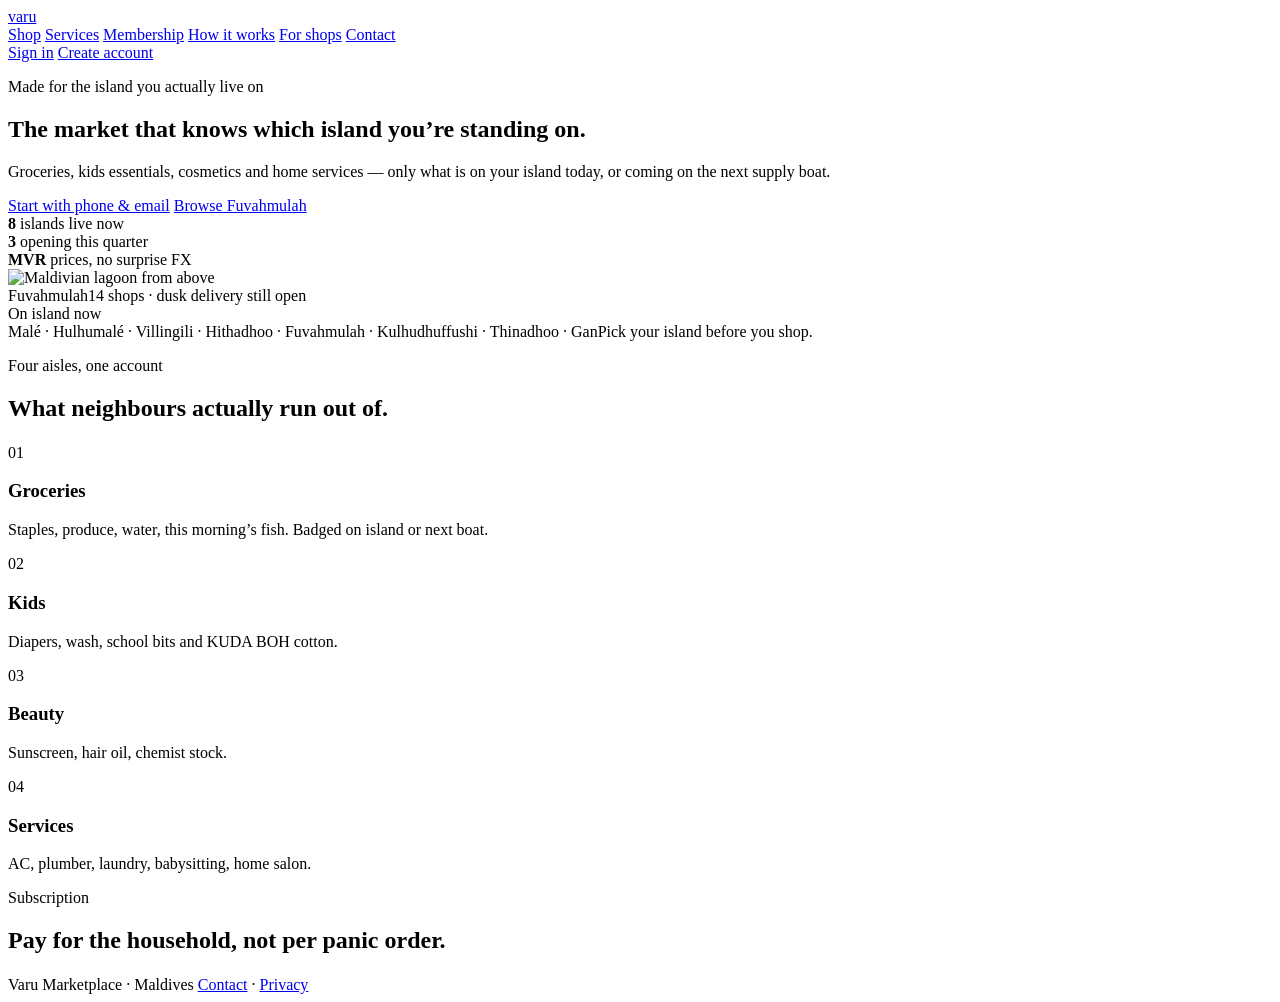
==== index.html @ 76e7f89b "Add homepage" ====
<!DOCTYPE html>
<html lang="en">
<head>
  <meta charset="UTF-8" />
  <meta name="viewport" content="width=device-width, initial-scale=1" />
  <title>Varu — groceries, kids, beauty and services on your island</title>
  <meta name="description" content="Varu is the everyday marketplace for Maldivian islands. Groceries, kids essentials, cosmetics and home services, scoped to the island you live on." />
  <link rel="stylesheet" href="css/styles.css" />
</head>
<body>
  <div class="wrap">
    <header class="nav">
      <a class="logo" href="index.html"><span class="logo-mark"></span> varu</a>
      <nav class="nav-links">
        <a href="shop.html">Shop</a>
        <a href="services.html">Services</a>
        <a href="#plans">Membership</a>
        <a href="how.html">How it works</a>
        <a href="vendor.html">For shops</a>
        <a href="contact.html">Contact</a>
      </nav>
      <div class="nav-cta">
        <a class="btn btn-ghost" href="login.html">Sign in</a>
        <a class="btn btn-lagoon" href="register.html">Create account</a>
      </div>
    </header>
    <section class="hero">
      <div>
        <p class="eyebrow">Made for the island you actually live on</p>
        <h1>The market that knows which island you’re standing on.</h1>
        <p class="lead">Groceries, kids essentials, cosmetics and home services — only what is on your island today, or coming on the next supply boat.</p>
        <div class="hero-actions">
          <a class="btn btn-dark" href="register.html">Start with phone &amp; email</a>
          <a class="btn btn-ghost" href="shop.html">Browse Fuvahmulah</a>
        </div>
        <div class="hero-meta">
          <div><strong>8</strong> islands live now</div>
          <div><strong>3</strong> opening this quarter</div>
          <div><strong>MVR</strong> prices, no surprise FX</div>
        </div>
      </div>
      <div class="hero-card">
        <img src="https://images.unsplash.com/photo-1514282401047-d79a71a170e2?w=1600&q=80" alt="Maldivian lagoon from above" />
        <div class="hero-float">
          <div class="float-island">Fuvahmulah<span>14 shops · dusk delivery still open</span></div>
          <span class="chip now">On island now</span>
        </div>
      </div>
    </section>
  </div>
  <div class="band"><div class="wrap"><span>Malé · Hulhumalé · Villingili · Hithadhoo · Fuvahmulah · Kulhudhuffushi · Thinadhoo · Gan</span><span>Pick your island before you shop.</span></div></div>
  <section class="section">
    <div class="wrap">
      <p class="eyebrow">Four aisles, one account</p>
      <h2>What neighbours actually run out of.</h2>
      <div class="grid-4" style="margin-top:22px">
        <article class="card"><p class="eyebrow">01</p><h3>Groceries</h3><p class="muted small">Staples, produce, water, this morning’s fish. Badged on island or next boat.</p></article>
        <article class="card"><p class="eyebrow">02</p><h3>Kids</h3><p class="muted small">Diapers, wash, school bits and KUDA BOH cotton.</p></article>
        <article class="card"><p class="eyebrow">03</p><h3>Beauty</h3><p class="muted small">Sunscreen, hair oil, chemist stock.</p></article>
        <article class="card"><p class="eyebrow">04</p><h3>Services</h3><p class="muted small">AC, plumber, laundry, babysitting, home salon.</p></article>
      </div>
    </div>
  </section>
  <section class="section" id="plans" style="background:var(--sand)">
    <div class="wrap">
      <p class="eyebrow">Subscription</p>
      <h2>Pay for the household, not per panic order.</h2>
      <div class="grid-3" id="plan-grid" style="margin-top:22px"></div>
    </div>
  </section>
  <footer class="site">
    <div class="wrap foot-bottom">
      <span>Varu Marketplace · Maldives</span>
      <span><a href="contact.html">Contact</a> · <a href="privacy.html">Privacy</a></span>
    </div>
  </footer>
  <script src="js/data.js"></script>
  <script src="js/app.js"></script>
  <script>
    document.getElementById("plan-grid").innerHTML = Varu.state.plans.map(p => `
      <article class="plan ${p.popular ? "popular" : ""}">
        ${p.popular ? '<span class="badge-pop">Most kept</span>' : ""}
        <p class="eyebrow">${p.name}</p>
        <div class="price">${Varu.mvr(p.price)} <span>/ ${p.period}</span></div>
        <p class="muted small">${p.blurb}</p>
        <ul>${p.features.map(f => `<li>${f}</li>`).join("")}</ul>
        <a class="btn ${p.popular ? "btn-lagoon" : "btn-ghost"} btn-wide" href="register.html?plan=${p.id}">Choose ${p.name}</a>
      </article>`).join("");
  </script>
</body>
</html>
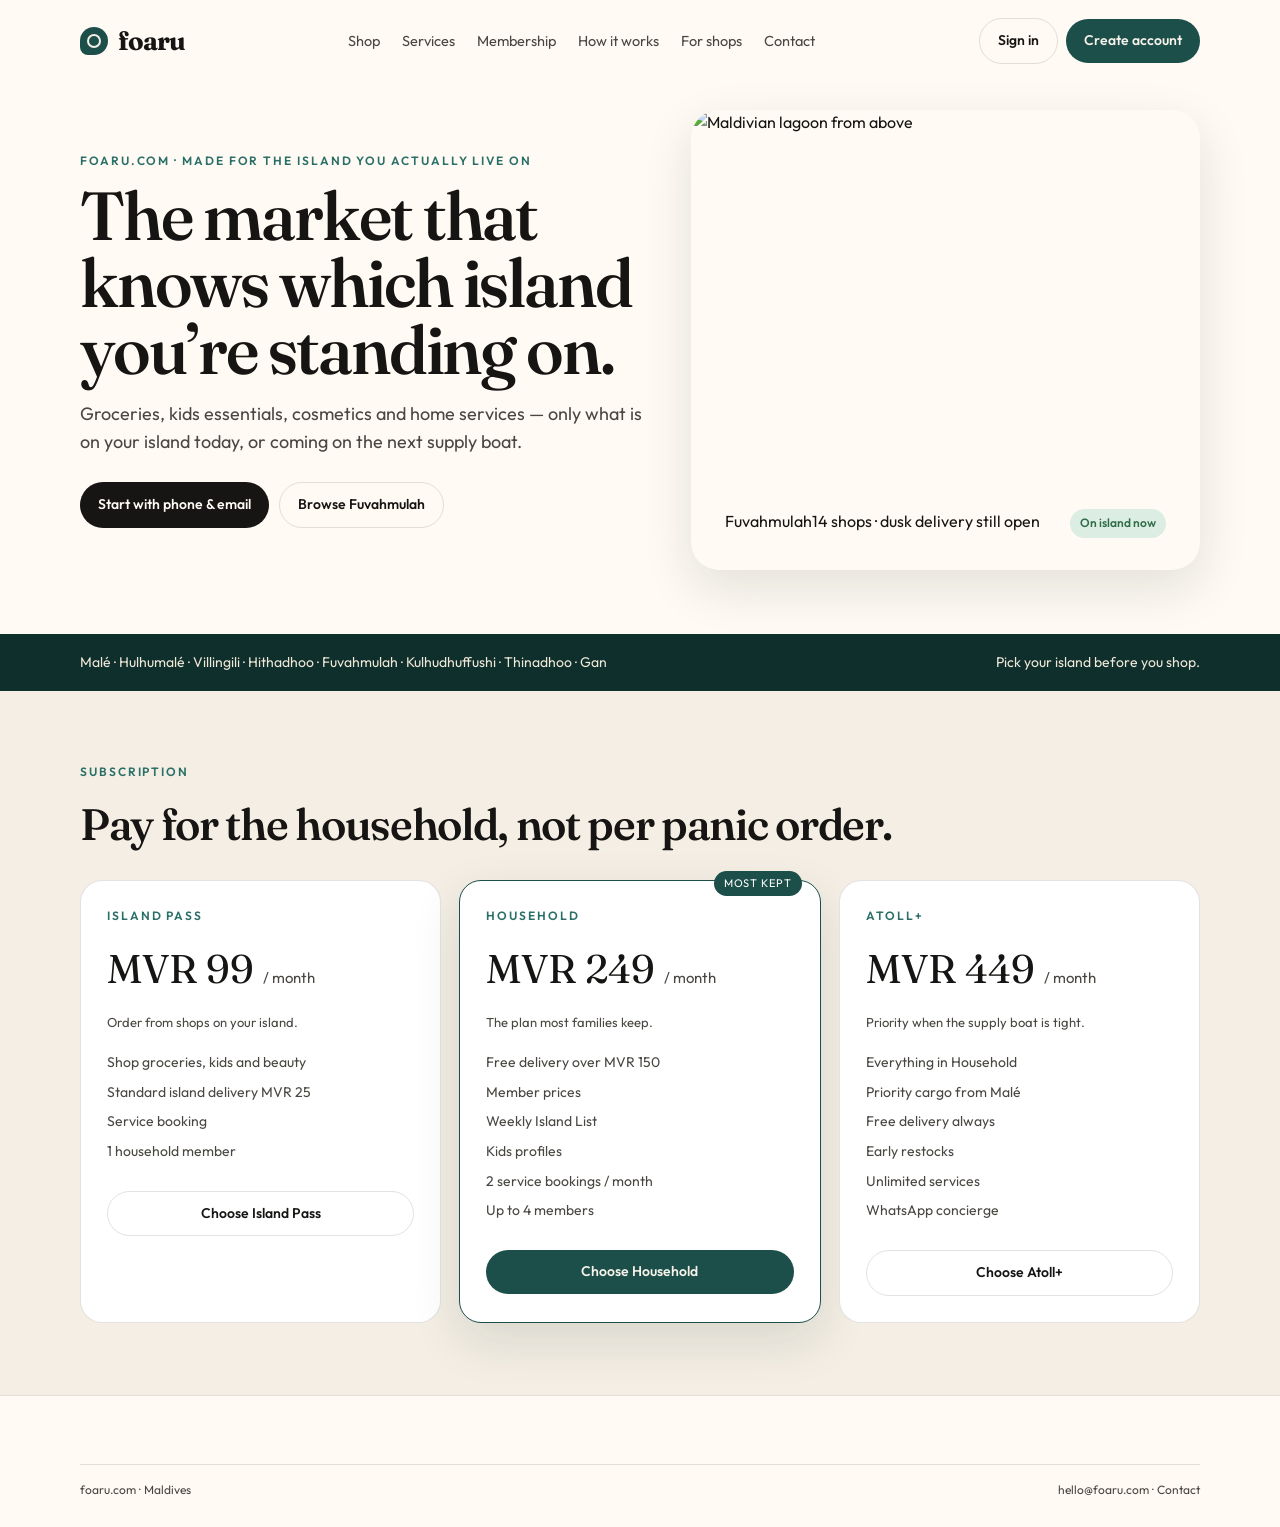
==== commit 03dd136b: "Homepage and login now say Foaru / foaru.com" ====
--- a/index.html
+++ b/index.html
@@ -3,14 +3,14 @@
 <head>
   <meta charset="UTF-8" />
   <meta name="viewport" content="width=device-width, initial-scale=1" />
-  <title>Varu — groceries, kids, beauty and services on your island</title>
-  <meta name="description" content="Varu is the everyday marketplace for Maldivian islands. Groceries, kids essentials, cosmetics and home services, scoped to the island you live on." />
+  <title>Foaru — groceries, kids, beauty and services on your island</title>
+  <meta name="description" content="Foaru is the everyday marketplace for Maldivian islands. Shop foaru.com for groceries, kids essentials, cosmetics and home services, scoped to the island you live on." />
   <link rel="stylesheet" href="css/styles.css" />
 </head>
 <body>
   <div class="wrap">
     <header class="nav">
-      <a class="logo" href="index.html"><span class="logo-mark"></span> varu</a>
+      <a class="logo" href="index.html"><span class="logo-mark"></span> foaru</a>
       <nav class="nav-links">
         <a href="shop.html">Shop</a>
         <a href="services.html">Services</a>
@@ -26,17 +26,12 @@
     </header>
     <section class="hero">
       <div>
-        <p class="eyebrow">Made for the island you actually live on</p>
+        <p class="eyebrow">foaru.com · Made for the island you actually live on</p>
         <h1>The market that knows which island you’re standing on.</h1>
         <p class="lead">Groceries, kids essentials, cosmetics and home services — only what is on your island today, or coming on the next supply boat.</p>
         <div class="hero-actions">
           <a class="btn btn-dark" href="register.html">Start with phone &amp; email</a>
           <a class="btn btn-ghost" href="shop.html">Browse Fuvahmulah</a>
-        </div>
-        <div class="hero-meta">
-          <div><strong>8</strong> islands live now</div>
-          <div><strong>3</strong> opening this quarter</div>
-          <div><strong>MVR</strong> prices, no surprise FX</div>
         </div>
       </div>
       <div class="hero-card">
@@ -49,18 +44,6 @@
     </section>
   </div>
   <div class="band"><div class="wrap"><span>Malé · Hulhumalé · Villingili · Hithadhoo · Fuvahmulah · Kulhudhuffushi · Thinadhoo · Gan</span><span>Pick your island before you shop.</span></div></div>
-  <section class="section">
-    <div class="wrap">
-      <p class="eyebrow">Four aisles, one account</p>
-      <h2>What neighbours actually run out of.</h2>
-      <div class="grid-4" style="margin-top:22px">
-        <article class="card"><p class="eyebrow">01</p><h3>Groceries</h3><p class="muted small">Staples, produce, water, this morning’s fish. Badged on island or next boat.</p></article>
-        <article class="card"><p class="eyebrow">02</p><h3>Kids</h3><p class="muted small">Diapers, wash, school bits and KUDA BOH cotton.</p></article>
-        <article class="card"><p class="eyebrow">03</p><h3>Beauty</h3><p class="muted small">Sunscreen, hair oil, chemist stock.</p></article>
-        <article class="card"><p class="eyebrow">04</p><h3>Services</h3><p class="muted small">AC, plumber, laundry, babysitting, home salon.</p></article>
-      </div>
-    </div>
-  </section>
   <section class="section" id="plans" style="background:var(--sand)">
     <div class="wrap">
       <p class="eyebrow">Subscription</p>
@@ -70,18 +53,19 @@
   </section>
   <footer class="site">
     <div class="wrap foot-bottom">
-      <span>Varu Marketplace · Maldives</span>
-      <span><a href="contact.html">Contact</a> · <a href="privacy.html">Privacy</a></span>
+      <span>foaru.com · Maldives</span>
+      <span>hello@foaru.com · <a href="contact.html">Contact</a></span>
     </div>
   </footer>
   <script src="js/data.js"></script>
   <script src="js/app.js"></script>
   <script>
-    document.getElementById("plan-grid").innerHTML = Varu.state.plans.map(p => `
+    const App = window.Foaru || window.Varu;
+    document.getElementById("plan-grid").innerHTML = App.state.plans.map(p => `
       <article class="plan ${p.popular ? "popular" : ""}">
         ${p.popular ? '<span class="badge-pop">Most kept</span>' : ""}
         <p class="eyebrow">${p.name}</p>
-        <div class="price">${Varu.mvr(p.price)} <span>/ ${p.period}</span></div>
+        <div class="price">${App.mvr(p.price)} <span>/ ${p.period}</span></div>
         <p class="muted small">${p.blurb}</p>
         <ul>${p.features.map(f => `<li>${f}</li>`).join("")}</ul>
         <a class="btn ${p.popular ? "btn-lagoon" : "btn-ghost"} btn-wide" href="register.html?plan=${p.id}">Choose ${p.name}</a>
--- a/css/styles.css
+++ b/css/styles.css
@@ -0,0 +1,76 @@
+@import url("https://fonts.googleapis.com/css2?family=Fraunces:ital,opsz,wght@0,9..144,560;0,9..144,700;1,9..144,400&family=Outfit:wght@400;500;600;700&display=swap");
+:root{--sand:#f4eee4;--paper:#fffaf3;--ink:#161513;--ink-soft:#4a4742;--lagoon:#1c4f4a;--lagoon-deep:#0f2f2c;--lagoon-mid:#2a6f68;--coral:#c45c4a;--line:rgba(22,21,19,.12);--ok:#2f6b46;--warn:#9a6b12;--shadow:0 18px 50px rgba(15,47,44,.12);--radius:18px}
+*{box-sizing:border-box;margin:0;padding:0}html{scroll-behavior:smooth}body{font-family:Outfit,system-ui,sans-serif;background:var(--paper);color:var(--ink);line-height:1.55;min-height:100vh}img{max-width:100%;display:block}a{color:inherit;text-decoration:none}button,input,select,textarea{font-family:inherit}button{cursor:pointer}
+.wrap{width:min(1120px,calc(100% - 40px));margin:0 auto}.wrap-wide{width:min(1280px,calc(100% - 32px));margin:0 auto}
+h1,h2,h3,.serif{font-family:Fraunces,Georgia,serif;font-weight:560;letter-spacing:-.03em}
+.eyebrow{font-size:12px;letter-spacing:.16em;text-transform:uppercase;color:var(--lagoon-mid);font-weight:600}
+.nav{display:flex;align-items:center;justify-content:space-between;gap:16px;padding:18px 0}
+.nav-links{display:flex;gap:22px;align-items:center;font-size:14.5px;color:var(--ink-soft)}
+.logo{display:flex;align-items:center;gap:10px;font-family:Fraunces,serif;font-weight:700;font-size:26px;letter-spacing:-.04em}
+.logo-mark{width:28px;height:28px;border-radius:50% 50% 50% 8px;background:var(--lagoon);position:relative}
+.logo-mark:after{content:"";position:absolute;inset:7px;border:2px solid var(--sand);border-radius:50%}
+.nav-cta{display:flex;gap:8px;align-items:center}
+.btn{display:inline-flex;align-items:center;justify-content:center;gap:8px;border:0;border-radius:999px;padding:11px 18px;font-size:14px;font-weight:560}
+.btn-dark{background:var(--ink);color:var(--paper)}.btn-lagoon{background:var(--lagoon);color:#f7f3ea}.btn-ghost{background:transparent;border:1px solid var(--line);color:var(--ink)}.btn-wide{width:100%}
+.chip{display:inline-flex;align-items:center;border-radius:999px;padding:5px 10px;font-size:12px;font-weight:560;background:#efe6d6}.chip.now{background:#dceee4;color:var(--ok)}.chip.boat{background:#f4e6c8;color:var(--warn)}.chip.soon{background:#ece7f4}.chip.off{background:#f0e4e1;color:#9a3f31}
+.hero{display:grid;grid-template-columns:1.05fr .95fr;gap:48px;align-items:center;padding:28px 0 64px}
+.hero h1{font-size:clamp(40px,5.4vw,68px);line-height:.98;margin:12px 0 18px}
+.hero p.lead{font-size:18px;color:var(--ink-soft)}
+.hero-actions{display:flex;gap:10px;margin-top:26px;flex-wrap:wrap}
+.hero-meta{display:flex;gap:22px;margin-top:28px;color:var(--ink-soft);font-size:13px}
+.hero-meta strong{display:block;color:var(--ink);font-size:18px;font-family:Fraunces,serif}
+.hero-card{position:relative;border-radius:28px;overflow:hidden;min-height:460px;box-shadow:var(--shadow)}
+.hero-card img{width:100%;height:460px;object-fit:cover}
+.hero-float{position:absolute;left:18px;bottom:18px;right:18px;background:rgba(255,250,243,.92);border-radius:16px;padding:14px 16px;display:flex;justify-content:space-between}
+.band{background:var(--lagoon-deep);color:#efe8d8;padding:18px 0;font-size:14px}.band .wrap{display:flex;justify-content:space-between;gap:16px;flex-wrap:wrap}
+.section{padding:72px 0}.section h2{font-size:clamp(28px,4vw,44px);margin:8px 0 12px}
+.grid-3{display:grid;grid-template-columns:repeat(3,1fr);gap:18px}.grid-4{display:grid;grid-template-columns:repeat(4,1fr);gap:16px}
+.card{background:#fff;border:1px solid var(--line);border-radius:var(--radius);padding:22px}.card h3{font-size:22px;margin-bottom:8px}
+.muted{color:var(--ink-soft)}.small{font-size:13px}
+.split{display:grid;grid-template-columns:1fr 1fr;gap:40px;align-items:center}
+.plan{background:#fff;border:1px solid var(--line);border-radius:22px;padding:26px;display:flex;flex-direction:column;gap:12px;position:relative}
+.plan.popular{border-color:var(--lagoon);box-shadow:var(--shadow)}
+.plan .price{font-family:Fraunces,serif;font-size:40px}.plan .price span{font-size:15px;color:var(--ink-soft);font-family:Outfit,sans-serif}
+.plan ul{list-style:none;display:grid;gap:8px;color:var(--ink-soft);font-size:14px;margin:8px 0 16px}
+.badge-pop{position:absolute;top:-10px;right:18px;background:var(--lagoon);color:#fff;font-size:11px;letter-spacing:.08em;text-transform:uppercase;padding:4px 10px;border-radius:999px}
+footer.site{border-top:1px solid var(--line);padding:40px 0 28px;color:var(--ink-soft);font-size:14px}
+.foot-grid{display:grid;grid-template-columns:1.4fr 1fr 1fr 1fr;gap:24px}
+.foot-bottom{display:flex;justify-content:space-between;margin-top:28px;padding-top:16px;border-top:1px solid var(--line);font-size:12px}
+.auth-shell{min-height:100vh;display:grid;grid-template-columns:.9fr 1.1fr}
+.auth-visual{background:var(--lagoon-deep) url("https://images.unsplash.com/photo-1507525428034-b723cf961d3e?w=1400&q=80") center/cover;position:relative}
+.auth-visual:after{content:"";position:absolute;inset:0;background:linear-gradient(180deg,rgba(15,47,44,.35),rgba(15,47,44,.78))}
+.auth-visual .copy{position:relative;z-index:1;color:#f6efe3;padding:40px;height:100%;display:flex;flex-direction:column;justify-content:space-between}
+.auth-panel{padding:40px 48px}
+.steps{display:flex;gap:8px;margin:18px 0 28px}.step-dot{height:4px;flex:1;background:#e7dfd2;border-radius:99px}.step-dot.on{background:var(--lagoon)}
+label{display:block;font-size:13px;font-weight:560;margin-bottom:6px}
+.field{width:100%;border:1px solid var(--line);background:#fff;border-radius:12px;padding:12px 14px;font-size:15px}
+.form-row{display:grid;gap:8px;margin-bottom:14px}.form-2{display:grid;grid-template-columns:1fr 1fr;gap:12px}
+.hint{font-size:12px;color:var(--ink-soft);margin-top:4px}
+.code-row{display:flex;gap:8px}.code-row input{width:48px;height:54px;text-align:center;font-size:22px;font-weight:600}
+.notice{background:#fff;border:1px dashed var(--lagoon-mid);border-radius:12px;padding:12px 14px;font-size:13px;margin:8px 0 16px}
+.appbar{position:sticky;top:0;z-index:20;background:rgba(255,250,243,.92);border-bottom:1px solid var(--line)}
+.appbar .wrap-wide{display:flex;align-items:center;gap:16px;padding:12px 0}
+.search{flex:1;display:flex;align-items:center;gap:8px;background:#fff;border:1px solid var(--line);border-radius:999px;padding:8px 14px}
+.search input{border:0;outline:none;width:100%;background:transparent}
+.island-switch{border:1px solid var(--line);background:#fff;border-radius:999px;padding:8px 12px;font-size:13px;font-weight:560;display:flex;align-items:center;gap:8px}
+.island-switch select{border:0;background:transparent;font-weight:560}
+.cats{display:flex;gap:8px;flex-wrap:wrap;padding:14px 0}
+.cat{border:1px solid var(--line);background:#fff;border-radius:999px;padding:7px 14px;font-size:13px}.cat.on{background:var(--ink);color:var(--paper)}
+.product-grid{display:grid;grid-template-columns:repeat(4,1fr);gap:16px;padding-bottom:60px}
+.product{background:#fff;border:1px solid var(--line);border-radius:18px;overflow:hidden;display:flex;flex-direction:column}
+.product .ph{height:170px;background:#efe6d4 center/cover no-repeat}
+.product .body{padding:12px 14px 14px;display:flex;flex-direction:column;gap:6px;flex:1}
+.product .brand{font-size:11px;letter-spacing:.08em;text-transform:uppercase;color:var(--ink-soft)}
+.product h3{font-size:16px;font-family:Outfit,sans-serif;font-weight:600;letter-spacing:0}
+.admin-layout{display:grid;grid-template-columns:220px 1fr;min-height:100vh}
+.aside{background:var(--lagoon-deep);color:#efe8d8;padding:22px 16px}
+.aside a,.aside button.navbtn{display:block;width:100%;text-align:left;background:transparent;border:0;color:#efe8d8;padding:10px 12px;border-radius:10px;font-size:14px;margin-bottom:4px}
+.aside a.on,.aside button.navbtn.on{background:rgba(255,255,255,.08)}
+.admin-main{padding:28px;background:var(--sand)}
+.table{width:100%;border-collapse:collapse;background:#fff;border-radius:14px;overflow:hidden}
+.table th,.table td{padding:12px 14px;text-align:left;border-bottom:1px solid var(--line);font-size:14px}
+.kpis{display:grid;grid-template-columns:repeat(4,1fr);gap:12px;margin-bottom:22px}
+.kpi{background:#fff;border-radius:16px;padding:16px;border:1px solid var(--line)}.kpi b{display:block;font-family:Fraunces,serif;font-size:28px}
+.toast{position:fixed;bottom:20px;right:20px;background:var(--ink);color:#fff;padding:12px 16px;border-radius:12px;font-size:14px;z-index:50;opacity:0;transition:.2s}.toast.show{opacity:1}
+.modal-bg{position:fixed;inset:0;background:rgba(22,21,19,.4);display:none;align-items:center;justify-content:center;z-index:40;padding:20px}.modal-bg.open{display:flex}.modal{background:#fff;border-radius:20px;padding:24px;width:min(480px,100%)}
+@media(max-width:960px){.hero,.split,.auth-shell,.admin-layout,.foot-grid,.grid-3,.grid-4,.product-grid,.kpis,.form-2{grid-template-columns:1fr}.auth-visual,.nav-links{display:none}.product-grid{grid-template-columns:1fr 1fr}.hero-card img{height:280px}}
